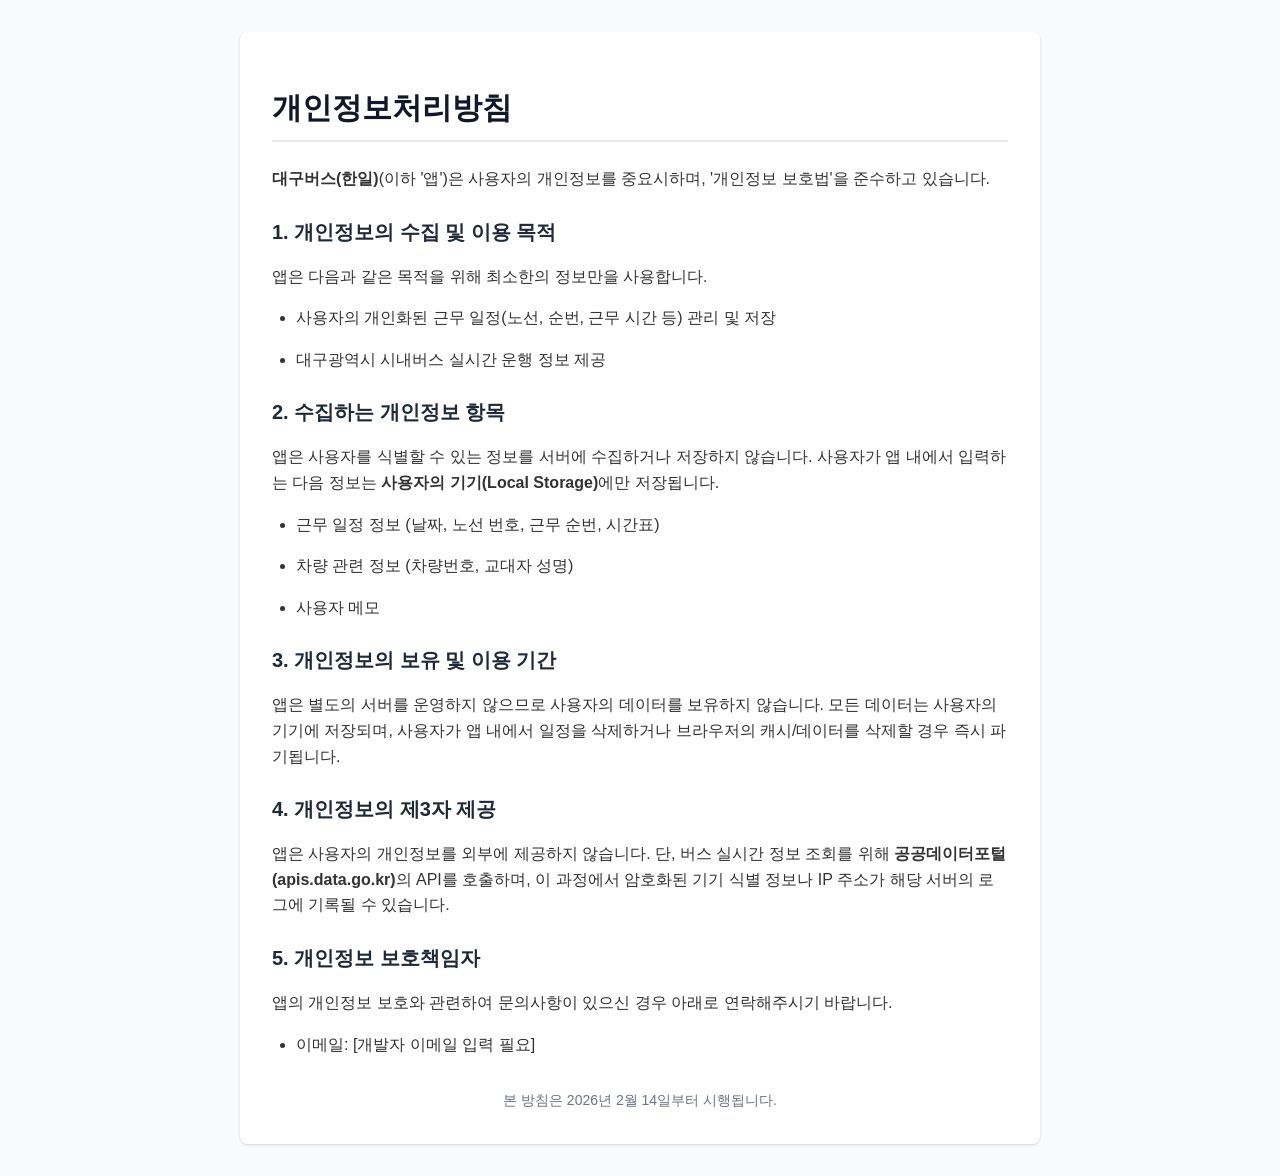
==== privacy.html @ d8fa7abf "Updates" ====
<!DOCTYPE html>
<html lang="ko">

<head>
    <meta charset="UTF-8">
    <meta name="viewport" content="width=device-width, initial-scale=1.0">
    <title>개인정보처리방침 - 대구버스(한일)</title>
    <style>
        body {
            font-family: -apple-system, BlinkMacSystemFont, "Segoe UI", Roboto, "Helvetica Neue", Arial, sans-serif;
            line-height: 1.6;
            color: #333;
            max-width: 800px;
            margin: 0 auto;
            padding: 2rem 1rem;
            background-color: #f9fafb;
        }

        .container {
            background-color: #ffffff;
            padding: 2rem;
            border-radius: 0.5rem;
            box-shadow: 0 1px 3px 0 rgba(0, 0, 0, 0.1), 0 1px 2px 0 rgba(0, 0, 0, 0.06);
        }

        h1 {
            color: #111827;
            font-size: 1.875rem;
            font-weight: 700;
            margin-bottom: 1.5rem;
            border-bottom: 2px solid #e5e7eb;
            padding-bottom: 0.5rem;
        }

        h2 {
            color: #1f2937;
            font-size: 1.25rem;
            font-weight: 600;
            margin-top: 1.5rem;
            margin-bottom: 0.75rem;
        }

        p,
        li {
            font-size: 1rem;
            margin-bottom: 1rem;
        }

        ul {
            padding-left: 1.5rem;
        }

        .footer {
            margin-top: 2rem;
            font-size: 0.875rem;
            color: #6b7280;
            text-align: center;
        }
    </style>
</head>

<body>
    <div class="container">
        <h1>개인정보처리방침</h1>

        <p><strong>대구버스(한일)</strong>(이하 '앱')은 사용자의 개인정보를 중요시하며, '개인정보 보호법'을 준수하고 있습니다.</p>

        <h2>1. 개인정보의 수집 및 이용 목적</h2>
        <p>앱은 다음과 같은 목적을 위해 최소한의 정보만을 사용합니다.</p>
        <ul>
            <li>사용자의 개인화된 근무 일정(노선, 순번, 근무 시간 등) 관리 및 저장</li>
            <li>대구광역시 시내버스 실시간 운행 정보 제공</li>
        </ul>

        <h2>2. 수집하는 개인정보 항목</h2>
        <p>앱은 사용자를 식별할 수 있는 정보를 서버에 수집하거나 저장하지 않습니다. 사용자가 앱 내에서 입력하는 다음 정보는 <strong>사용자의 기기(Local Storage)</strong>에만
            저장됩니다.</p>
        <ul>
            <li>근무 일정 정보 (날짜, 노선 번호, 근무 순번, 시간표)</li>
            <li>차량 관련 정보 (차량번호, 교대자 성명)</li>
            <li>사용자 메모</li>
        </ul>

        <h2>3. 개인정보의 보유 및 이용 기간</h2>
        <p>앱은 별도의 서버를 운영하지 않으므로 사용자의 데이터를 보유하지 않습니다. 모든 데이터는 사용자의 기기에 저장되며, 사용자가 앱 내에서 일정을 삭제하거나 브라우저의 캐시/데이터를 삭제할 경우 즉시
            파기됩니다.</p>

        <h2>4. 개인정보의 제3자 제공</h2>
        <p>앱은 사용자의 개인정보를 외부에 제공하지 않습니다. 단, 버스 실시간 정보 조회를 위해 <strong>공공데이터포털(apis.data.go.kr)</strong>의 API를 호출하며, 이 과정에서
            암호화된 기기 식별 정보나 IP 주소가 해당 서버의 로그에 기록될 수 있습니다.</p>

        <h2>5. 개인정보 보호책임자</h2>
        <p>앱의 개인정보 보호와 관련하여 문의사항이 있으신 경우 아래로 연락해주시기 바랍니다.</p>
        <ul>
            <li>이메일: [개발자 이메일 입력 필요]</li>
        </ul>

        <div class="footer">
            본 방침은 2026년 2월 14일부터 시행됩니다.
        </div>
    </div>
</body>

</html>
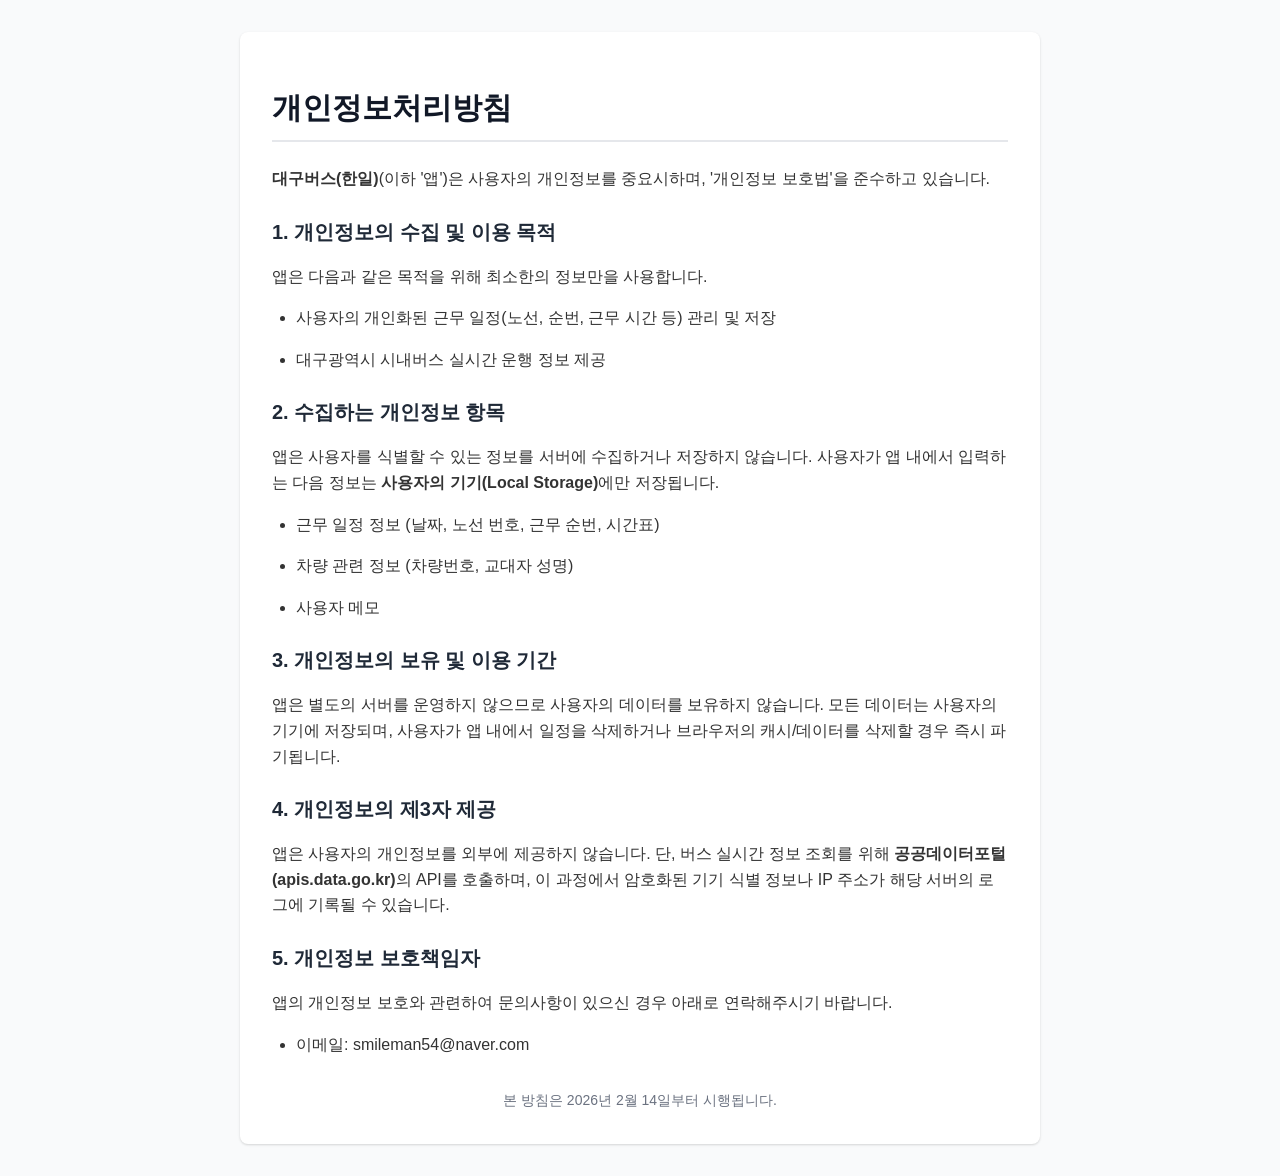
==== commit e4a64d3c: "Updates" ====
--- a/privacy.html
+++ b/privacy.html
@@ -92,7 +92,7 @@
         <h2>5. 개인정보 보호책임자</h2>
         <p>앱의 개인정보 보호와 관련하여 문의사항이 있으신 경우 아래로 연락해주시기 바랍니다.</p>
         <ul>
-            <li>이메일: [개발자 이메일 입력 필요]</li>
+            <li>이메일: smileman54@naver.com</li>
         </ul>
 
         <div class="footer">
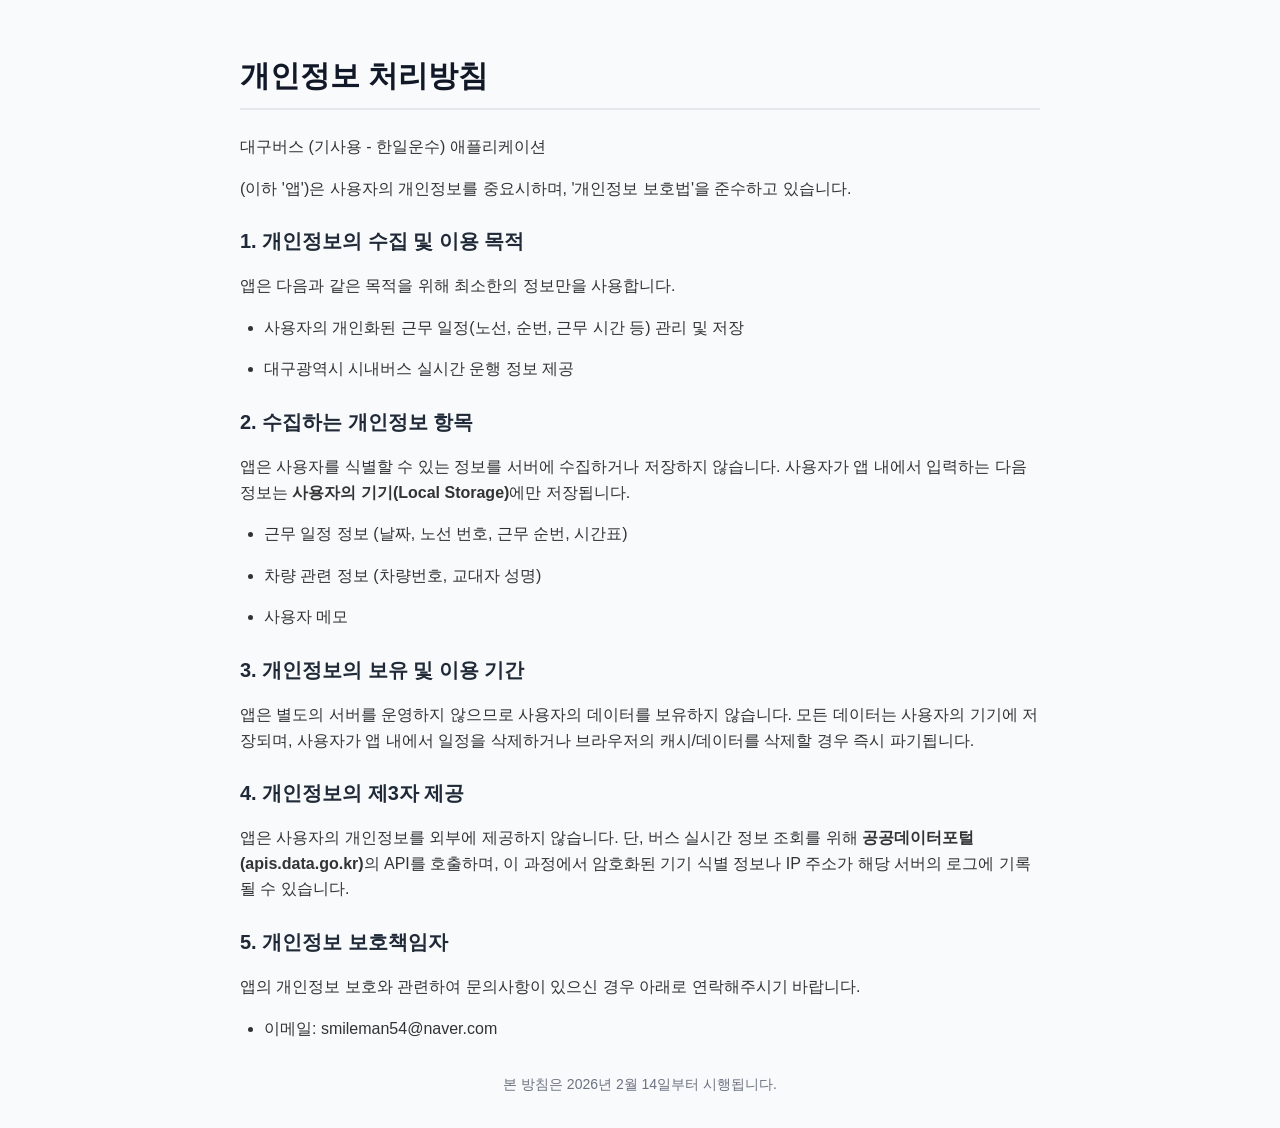
==== commit 49e3c005: "Updates" ====
--- a/privacy.html
+++ b/privacy.html
@@ -59,11 +59,14 @@
     </style>
 </head>
 
-<body>
-    <div class="container">
-        <h1>개인정보처리방침</h1>
+<body class="bg-gray-50 text-gray-800">
+    <div class="max-w-4xl mx-auto px-4 py-8">
+        <header class="mb-8">
+            <h1 class="text-3xl font-bold text-gray-900 mb-2">개인정보 처리방침</h1>
+            <p class="text-gray-600">대구버스 (기사용 - 한일운수) 애플리케이션</p>
+        </header>
 
-        <p><strong>대구버스(한일)</strong>(이하 '앱')은 사용자의 개인정보를 중요시하며, '개인정보 보호법'을 준수하고 있습니다.</p>
+        <p>(이하 '앱')은 사용자의 개인정보를 중요시하며, '개인정보 보호법'을 준수하고 있습니다.</p>
 
         <h2>1. 개인정보의 수집 및 이용 목적</h2>
         <p>앱은 다음과 같은 목적을 위해 최소한의 정보만을 사용합니다.</p>
